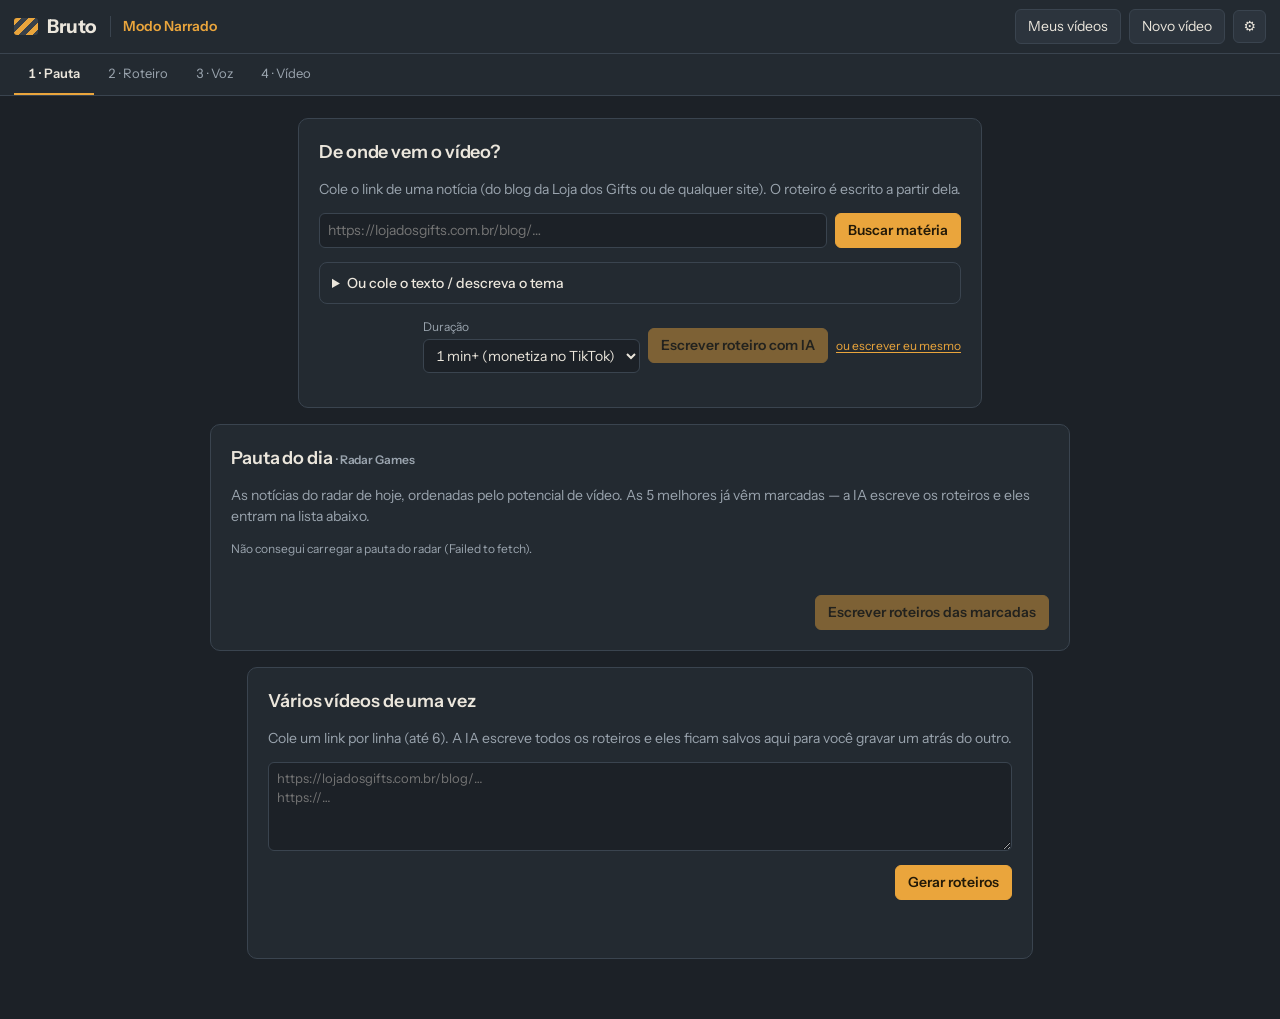
==== narrado.html @ 9b99d50d "Modo Narrado: 3 ganchos alternativos para escolher + conferência automática de imagem parada/tela pr" ====
<!doctype html>
<html lang="pt-BR">
<head>
  <meta charset="utf-8">
  <meta name="viewport" content="width=device-width, initial-scale=1">
  <title>Bruto — Modo Narrado</title>
  <link rel="icon" href="data:image/svg+xml,<svg xmlns='http://www.w3.org/2000/svg' viewBox='0 0 100 100'><text y='.9em' font-size='90'>🎙️</text></svg>">
  <link rel="preconnect" href="https://fonts.googleapis.com">
  <link rel="preconnect" href="https://fonts.gstatic.com" crossorigin>
  <link href="https://fonts.googleapis.com/css2?family=Instrument+Sans:wght@400;500;600;700&family=Anton&family=Montserrat:wght@900&display=swap" rel="stylesheet">
  <link rel="stylesheet" href="styles.css">
  <link rel="stylesheet" href="narrado.css">
</head>
<body class="nr">
  <header class="topbar">
    <a class="brand" href="/" title="Voltar ao editor do Bruto"><span class="mark" aria-hidden="true"></span>Bruto</a>
    <span class="mode-name">Modo Narrado</span>
    <nav class="actions">
      <details class="menu" id="menuVideos">
        <summary class="btn">Meus vídeos</summary>
        <div class="menu-pop" id="listaVideos"><p class="muted small">Carregando…</p></div>
      </details>
      <button id="btnNovo" class="btn">Novo vídeo</button>
      <button id="btnConfig" class="btn icon" title="Configurações" aria-label="Configurações">⚙</button>
    </nav>
  </header>

  <ol class="trilha" aria-label="Etapas">
    <li data-passo="pauta">1 · Pauta</li>
    <li data-passo="roteiro">2 · Roteiro</li>
    <li data-passo="voz">3 · Voz</li>
    <li data-passo="video">4 · Vídeo</li>
  </ol>

  <main class="nr-main">
    <!-- 1. Pauta -->
    <section class="passo" id="passo-pauta">
      <div class="cartao">
        <h2>De onde vem o vídeo?</h2>
        <p class="muted">Cole o link de uma notícia (do blog da Loja dos Gifts ou de qualquer site). O roteiro é escrito a partir dela.</p>
        <div class="row">
          <input id="urlMateria" type="text" placeholder="https://lojadosgifts.com.br/blog/…" inputmode="url">
          <button id="btnBuscar" class="btn primary">Buscar matéria</button>
        </div>
        <details class="box" id="boxTexto">
          <summary>Ou cole o texto / descreva o tema</summary>
          <div class="box-body">
            <textarea id="textoMateria" rows="8" placeholder="Cole aqui o texto da matéria ou escreva o tema do vídeo…"></textarea>
          </div>
        </details>
        <div id="previaMateria" class="previa" hidden></div>
        <div class="row fim">
          <label class="field curto"><span>Duração</span>
            <select id="duracao">
              <option value="70" selected>1 min+ (monetiza no TikTok)</option>
              <option value="90">~1 min 30</option>
              <option value="50">~50 s</option>
              <option value="35">~35 s</option>
            </select>
          </label>
          <button id="btnRoteiro" class="btn primary" disabled>Escrever roteiro com IA</button>
          <button id="btnRoteiroVazio" class="link">ou escrever eu mesmo</button>
        </div>
        <p id="statusRoteiro" class="muted small"></p>
      </div>

      <div class="cartao">
        <h2>Pauta do dia <span class="muted small">· Radar Games</span></h2>
        <p class="muted">As notícias do radar de hoje, ordenadas pelo potencial de vídeo. As 5 melhores já vêm marcadas — a IA escreve os roteiros e eles entram na lista abaixo.</p>
        <p id="statusPauta" class="muted small">Carregando a pauta…</p>
        <ul id="listaPauta" class="lista-lote lista-pauta"></ul>
        <div class="row fim">
          <button id="btnPauta" class="btn primary" disabled>Escrever roteiros das marcadas</button>
        </div>
      </div>

      <div class="cartao">
        <h2>Vários vídeos de uma vez</h2>
        <p class="muted">Cole um link por linha (até 6). A IA escreve todos os roteiros e eles ficam salvos aqui para você gravar um atrás do outro.</p>
        <textarea id="linksLote" rows="4" placeholder="https://lojadosgifts.com.br/blog/…&#10;https://…"></textarea>
        <div class="row fim">
          <button id="btnLote" class="btn primary">Gerar roteiros</button>
        </div>
        <p id="statusLote" class="muted small"></p>
        <ul id="listaLote" class="lista-lote"></ul>
      </div>
    </section>

    <!-- 2. Roteiro -->
    <section class="passo" id="passo-roteiro" hidden>
      <div class="cartao">
        <div class="cab">
          <div>
            <h2>Roteiro</h2>
            <p class="muted small">Cada bloco é um tópico: troca de assunto = transição no vídeo. Em <b>Jogo na tela</b>, escolha de qual jogo aparecem as imagens enquanto aquele trecho é falado.</p>
          </div>
          <div class="estimativa"><b id="estimativa">0 s</b><span class="muted small">estimado no vídeo final</span><span id="estimativaNota" class="small"></span></div>
        </div>
        <div class="row2">
          <label class="field"><span>Título</span><input id="titulo" type="text"></label>
          <label class="field"><span>Texto grande na tela nos 2 primeiros segundos (gancho)</span><input id="tituloTela" type="text" placeholder="Ex.: O FIM DO RAINBOW SIX MOBILE"></label>
        </div>
        <label class="field"><span>Jogos do vídeo (trailers e imagens oficiais: Steam, App Store ou YouTube) — um por linha</span>
          <textarea id="jogos" rows="3" placeholder="The Witcher 3: Wild Hunt"></textarea>
        </label>
        <label class="field"><span>Links de vídeo (opcional) — trailer no X/Twitter, Dailymotion, Vimeo, Reddit… um por linha. Vai para o jogo principal; para outro jogo, escreva <code>Nome do jogo: link</code></span>
          <textarea id="linksVideo" rows="2" placeholder="https://x.com/RockstarGames/status/…"></textarea>
        </label>
        <details class="box" id="boxBib">
          <summary>Biblioteca de vídeos por jogo <span id="bibResumo" class="muted small"></span></summary>
          <p class="muted small">Mande uma vez (vídeo, imagem ou link): entra sozinho em todo vídeo que falar daquele jogo, no lugar do material achado por busca.</p>
          <ul id="bibLista" class="lista-lote"></ul>
          <div class="row2">
            <label class="field"><span>Jogo</span><input id="bibJogo" list="bibJogos" placeholder="Grand Theft Auto VI"><datalist id="bibJogos"></datalist></label>
            <label class="field"><span>Link (opcional)</span><input id="bibLink" type="url" placeholder="https://x.com/…"></label>
          </div>
          <div class="row wrap">
            <label class="btn small"><input type="file" id="bibArquivo" accept="video/*,image/*" hidden>Enviar vídeo ou imagem…</label>
            <button id="btnBibLink" class="btn small" type="button">Salvar link</button>
            <span id="bibStatus" class="muted small"></span>
          </div>
        </details>
        <div class="box ganchos">
          <div class="row wrap">
            <b>Gancho</b><span class="muted small">os 2 primeiros segundos decidem se a pessoa fica — compare outras aberturas antes de gravar</span>
            <button id="btnGanchos" class="btn small" type="button">Sugerir 3 ganchos</button>
          </div>
          <ul id="listaGanchos" class="lista-lote"></ul>
        </div>
        <div id="cenas" class="cenas"></div>
        <div class="row">
          <button id="btnAddCena" class="btn small">+ Tópico</button>
          <button id="btnRefazerRoteiro" class="btn small">Reescrever com IA</button>
          <button id="btnCopiar" class="btn small">Copiar texto para ler</button>
        </div>
        <div class="row fim">
          <button class="btn" data-ir="pauta">Voltar</button>
          <button id="btnIrVoz" class="btn primary">Roteiro pronto → voz</button>
        </div>
      </div>
    </section>

    <!-- 3. Voz -->
    <section class="passo" id="passo-voz" hidden>
      <div class="cartao">
        <h2>Voz</h2>
        <div class="tabs vozes" role="tablist">
          <button class="mode-tab" data-voz="gravar" aria-pressed="true">Gravar aqui</button>
          <button class="mode-tab" data-voz="arquivo" aria-pressed="false">Enviar arquivo</button>
          <button class="mode-tab" data-voz="ia" aria-pressed="false">Voz de IA</button>
        </div>

        <div data-painel="gravar">
          <div class="tp-controles row wrap">
            <label class="chk"><input type="checkbox" id="tpAuto" checked><span>Rolagem automática enquanto você fala</span></label>
            <label class="field curto tp-vel"><span>Velocidade</span><input type="range" id="tpVel" min="1.6" max="3.6" step="0.1" value="2.6"></label>
            <label class="chk"><input type="checkbox" id="tpRecomeca" checked><span>Errou e parou no meio? Volta sozinho para o começo da frase</span></label>
          </div>
          <div class="tp-nav row">
            <button id="tpVolta" class="btn small" type="button">↑ Frase anterior</button>
            <button id="tpAvanca" class="btn small" type="button">Próxima frase ↓</button>
            <span class="muted small">Teclado: ↑ / ↓. Ou clique em qualquer palavra.</span>
          </div>
          <div class="teleprompter" id="teleprompter"></div>
          <ul class="dicas muted small">
            <li>Celular costuma captar melhor que headset. Fale um pouco acima do tom normal.</li>
            <li>Errou? Pausa e repete a frase inteira — o sistema fica com a última versão.</li>
            <li>Comece com 3 segundos de silêncio (ajuda a medir o ruído do ambiente).</li>
          </ul>
          <div class="gravador">
            <button id="btnGravar" class="rec" aria-label="Gravar"><span></span></button>
            <div class="grav-info">
              <b id="tempoGrav">0:00</b>
              <div class="medidor"><i id="nivel"></i></div>
              <span id="statusGrav" class="muted small">Pronto para gravar</span>
            </div>
          </div>
          <audio id="ouvirGrav" controls hidden></audio>
        </div>

        <div data-painel="arquivo" hidden>
          <label class="soltar" id="soltarAudio">
            <input type="file" id="arqAudio" accept="audio/*,.m4a,.mp3,.wav,.ogg,.webm,.aac" hidden>
            <span>Clique ou arraste o áudio (m4a, mp3, wav…)</span>
          </label>
          <audio id="ouvirArq" controls hidden></audio>
        </div>

        <div data-painel="ia" hidden>
          <label class="field curto"><span>Voz</span>
            <select id="vozIa">
              <option value="pt-BR-AntonioNeural">Antônio (masculina)</option>
              <option value="pt-BR-FranciscaNeural">Francisca (feminina)</option>
              <option value="pt-BR-ThalitaMultilingualNeural">Thalita (feminina)</option>
            </select>
          </label>
          <p class="muted small">A narração é gerada no servidor de render, já sincronizada com cenas e legenda.</p>
        </div>

        <div class="row fim">
          <button class="btn" data-ir="roteiro">Voltar</button>
          <button id="btnGerarProximo" class="btn" hidden>Gerar e gravar o próximo</button>
          <button id="btnGerar" class="btn primary">Gerar vídeo</button>
        </div>
        <p id="statusEnvio" class="muted small"></p>
      </div>
    </section>

    <!-- 4. Vídeo -->
    <section class="passo" id="passo-video" hidden>
      <div class="video-grid">
        <div class="tela-video">
          <div class="moldura">
            <video id="player" controls playsinline hidden></video>
            <canvas id="telaPrevia" width="360" height="640" hidden></canvas>
            <div id="aguarde" class="aguarde">
              <div class="spinner" aria-hidden="true"></div>
              <b id="etapa">Na fila…</b>
              <div class="bar"><i id="progresso"></i></div>
              <span class="muted small">Leva de 4 a 8 minutos. Pode fechar a página: o vídeo fica em “Meus vídeos”.</span>
            </div>
          </div>
          <div id="linhaTempo" class="linha-tempo" hidden></div>
          <div class="row wrap">
            <a id="btnBaixar" class="btn primary" hidden download>Baixar vídeo</a>
            <button id="btnPrevia" class="btn" hidden title="Ouça e veja os cortes, cenas e legendas com os seus ajustes, sem esperar o render">▶ Prévia rápida</button>
            <button id="btnAplicar" class="btn accent" disabled>Aplicar ajustes</button>
          </div>
          <p id="avisoPrevia" class="muted small" hidden>Prévia simplificada: cortes, ordem das cenas e legenda. Transições, efeitos e zoom aparecem só no vídeo final.</p>
          <p id="infoVideo" class="muted small"></p>
          <details class="box" id="boxPost" hidden>
            <summary>Legenda do post e hashtags</summary>
            <div class="box-body">
              <textarea id="textoPost" rows="5"></textarea>
              <div class="row">
                <button id="btnCopiarPost" class="btn small primary">Copiar</button>
                <button id="btnGerarPost" class="btn small">Gerar de novo com IA</button>
              </div>
            </div>
          </details>
        </div>

        <div class="ajustes" id="ajustes" hidden>
          <div class="tabs" role="tablist">
            <button class="mode-tab" data-aba="fala" aria-pressed="true">Fala e legenda</button>
            <button class="mode-tab" data-aba="cenas" aria-pressed="false">Cenas</button>
          </div>
          <div data-aba-painel="fala">
            <div class="tabs vista-fala" role="tablist">
              <button class="mode-tab" data-vista="fala" aria-pressed="true">Fala (cortes)</button>
              <button class="mode-tab" data-vista="legenda" aria-pressed="false">Legenda (texto)</button>
            </div>
            <p class="muted small" data-vista-painel="fala">Clique numa palavra para <b>corrigir o texto</b> da legenda ou <b>cortar</b> a fala. Riscado = cortado. Linha cinza = tomada descartada (clique para usar).</p>
            <div data-vista-painel="legenda" hidden>
              <p class="muted small">A legenda como aparece no vídeo, bloco a bloco. Edite o texto à vontade: corrigir legenda é um ajuste rápido (não refaz o vídeo).</p>
              <div id="blocosLegenda" class="blocos-legenda"></div>
            </div>
            <div id="avisoFalta" class="aviso" hidden></div>
            <div id="tomadas" class="tomadas" data-vista-painel="fala"></div>
            <label class="field curto"><span>Redução de ruído</span>
              <select id="ruido">
                <option value="auto">Automática</option>
                <option value="sim">Sempre ligada</option>
                <option value="nao">Desligada</option>
              </select>
            </label>
          </div>
          <div data-aba-painel="cenas" hidden>
            <details class="box" id="boxAparencia" open>
              <summary>Aparência e efeitos</summary>
              <div class="box-body" id="aparencia"></div>
            </details>
            <details class="box" id="boxProprias">
              <summary>Enviar imagem ou clipe seu</summary>
              <div class="box-body">
                <p class="muted small">Print de tweet, foto da notícia, gameplay seu… Entra como 1ª imagem do tópico escolhido no próximo “Aplicar ajustes”. Prints aparecem inteiros, sem cortar as laterais.</p>
                <div class="row wrap">
                  <label class="field curto"><span>Tópico</span><select id="propriaCena"></select></label>
                  <label class="btn" for="arqPropria">Escolher arquivo</label>
                  <input type="file" id="arqPropria" accept="image/*,video/*" hidden>
                </div>
                <p id="statusPropria" class="muted small"></p>
                <ul id="listaProprias" class="lista-proprias"></ul>
              </div>
            </details>
            <p class="muted small">Imagens de cada tópico, na ordem em que aparecem. Clique numa para trocar; arraste para reordenar.</p>
            <div id="listaCenas" class="lista-cenas"></div>
          </div>
        </div>
      </div>
    </section>
  </main>

  <dialog id="dlgTroca">
    <form method="dialog" class="dlg-head">
      <h2>Trocar imagem</h2>
      <button class="btn icon" aria-label="Fechar">✕</button>
    </form>
    <div class="dlg-body">
      <div class="row wrap" id="filtroJogos"></div>
      <div id="gradeMidias" class="grade-midias"></div>
      <div class="row">
        <button id="btnRemoverMidia" class="btn small danger">Remover desta cena</button>
      </div>
    </div>
  </dialog>

  <dialog id="dlgConfig">
    <form method="dialog" class="dlg-head">
      <h2>Configurações</h2>
      <button class="btn icon" aria-label="Fechar">✕</button>
    </form>
    <div class="dlg-body">
      <label class="field"><span>Chave do Gemini (grátis em aistudio.google.com/apikey) — a mesma do editor do Bruto, salva só neste navegador</span>
        <input id="cfgGemini" type="text" autocomplete="off" spellcheck="false">
      </label>
      <label class="field"><span>Senha do Modo Narrado (definida no Vercel em NARRADO_SENHA)</span>
        <input id="cfgSenha" type="text" autocomplete="off" spellcheck="false">
      </label>
      <div class="row"><button id="btnSalvarCfg" class="btn primary">Salvar</button></div>
    </div>
  </dialog>

  <div id="toasts" aria-live="polite"></div>
  <aside id="fila" class="fila" hidden aria-live="polite"></aside>
  <script src="narrado.js"></script>
</body>
</html>
---- styles.css ----
:root {
  --bg: #1c2127;
  --panel: #232a31;
  --panel-2: #2c343d;
  --line: #3a444f;
  --text: #ebe6dc;
  --muted: #9aa4ae;
  --accent: #eaa53c;
  --accent-ink: #231a08;
  --in: #5bb8a6;
  --warn: #e3705e;
  --radius: 6px;
  color-scheme: dark;
}

* { box-sizing: border-box; }
html, body { height: 100%; }
body {
  margin: 0;
  display: grid;
  grid-template-rows: 54px minmax(0, 1fr) 214px;
  background: var(--bg);
  color: var(--text);
  font: 14px/1.45 "Instrument Sans", system-ui, -apple-system, "Segoe UI", sans-serif;
  font-variant-numeric: tabular-nums;
}
h2, h3 { margin: 0; font-weight: 600; letter-spacing: -0.005em; }
h2 { font-size: 15px; }
h3 { font-size: 14px; }
p { margin: 0; }
.muted { color: var(--muted); }
.small { font-size: 12px; }
.row { display: flex; gap: 8px; align-items: center; }
.row.wrap { flex-wrap: wrap; }
[hidden] { display: none !important; }

/* Botões */
.btn, .menu-pop button {
  font: inherit;
  color: var(--text);
  background: var(--panel-2);
  border: 1px solid var(--line);
  border-radius: var(--radius);
  padding: 6px 12px;
  cursor: pointer;
  white-space: nowrap;
}
.btn:hover { border-color: #56636f; }
a.btn { text-decoration: none; display: inline-block; }
.btn.small { padding: 4px 9px; font-size: 12px; }
.btn.icon { padding: 5px 9px; }
.btn.primary { background: var(--accent); color: var(--accent-ink); border-color: var(--accent); font-weight: 600; }
.btn.primary:hover { filter: brightness(1.06); }
.btn.accent { border-color: var(--accent); color: var(--accent); }
.btn.danger { color: var(--warn); }
.btn:disabled { opacity: .45; cursor: default; }
.link { font: inherit; font-size: 12px; background: none; border: 0; padding: 0; color: var(--accent); cursor: pointer; text-decoration: underline; text-underline-offset: 2px; }
.link.warn { color: var(--warn); }
:focus-visible { outline: 2px solid var(--accent); outline-offset: 2px; }

input[type="text"], input[type="number"], input:not([type]), select, textarea {
  font: inherit;
  color: var(--text);
  background: var(--bg);
  border: 1px solid var(--line);
  border-radius: var(--radius);
  padding: 6px 8px;
  width: 100%;
}
textarea { resize: vertical; font-size: 13px; }
input[type="range"] { accent-color: var(--accent); width: 100%; }
input[type="checkbox"] { accent-color: var(--accent); }
.field { display: flex; flex-direction: column; gap: 4px; }
.field > span { font-size: 12px; color: var(--muted); }
.check { display: flex; gap: 8px; align-items: center; font-size: 13px; }

/* Topo */
.topbar {
  display: flex; align-items: center; gap: 14px;
  padding: 0 14px;
  background: var(--panel);
  border-bottom: 1px solid var(--line);
}
.brand { display: flex; align-items: center; gap: 9px; font-weight: 700; font-size: 19px; letter-spacing: -0.02em; }
.mark {
  width: 24px; height: 17px; border-radius: 3px;
  background: repeating-linear-gradient(135deg, var(--accent) 0 5px, #39414a 5px 10px);
}
.proj-name { max-width: 260px; background: transparent !important; border-color: transparent !important; font-weight: 500; }
.proj-name:hover, .proj-name:focus { border-color: var(--line) !important; }
.actions { margin-left: auto; display: flex; gap: 8px; align-items: center; }
.menu { position: relative; }
.menu summary { list-style: none; }
.menu summary::-webkit-details-marker { display: none; }
.menu-pop {
  position: absolute; right: 0; top: calc(100% + 6px); z-index: 20;
  display: flex; flex-direction: column; gap: 4px; padding: 6px;
  background: var(--panel); border: 1px solid var(--line); border-radius: 8px;
  min-width: 220px; box-shadow: 0 10px 30px rgba(0,0,0,.4);
}
.menu-pop button { text-align: left; border-color: transparent; background: transparent; }
.menu-pop button:hover { background: var(--panel-2); }

/* Área de trabalho */
.workspace { display: grid; grid-template-columns: 320px minmax(0, 1fr) 280px; min-height: 0; }
.panel-head { display: flex; align-items: baseline; justify-content: space-between; padding: 12px 14px 8px; }

.bin { border-right: 1px solid var(--line); overflow-y: auto; min-height: 0; }
.bin-tools { padding: 0 14px 12px; display: flex; flex-direction: column; gap: 8px; border-bottom: 1px solid var(--line); }
#binList { padding: 8px 0 20px; }
.empty { padding: 18px 14px; display: flex; flex-direction: column; gap: 8px; }
.src { padding: 6px 0 10px; }
.src-head { padding: 6px 14px; cursor: pointer; display: grid; grid-template-columns: 1fr auto; gap: 2px 8px; border-left: 3px solid transparent; }
.src-head:hover { background: var(--panel); }
.src-head.active { border-left-color: var(--accent); background: var(--panel); }
.src-name { font-weight: 600; font-size: 13px; overflow: hidden; text-overflow: ellipsis; white-space: nowrap; }
.src-meta { font-size: 12px; color: var(--muted); grid-column: 1; }
.src-status { grid-row: 1 / span 2; grid-column: 2; align-self: center; font-size: 12px; }
.src-status .warn { color: var(--warn); }
.scene-grid { display: grid; grid-template-columns: 1fr 1fr; gap: 8px; padding: 8px 14px 0; }
.scene { cursor: pointer; border-radius: 4px; }
.scene .thumb {
  position: relative; aspect-ratio: 16 / 9; border-radius: 4px;
  background: #0d1013 center / cover no-repeat;
  outline: 1px solid var(--line);
}
.scene:hover .thumb { outline-color: var(--muted); }
.scene.used .thumb { outline: 2px solid var(--accent); }
.scene .add {
  position: absolute; right: 4px; bottom: 4px;
  width: 24px; height: 24px; border-radius: 50%;
  border: 0; background: var(--accent); color: var(--accent-ink);
  font-weight: 700; font-size: 16px; line-height: 1; cursor: pointer;
  opacity: 0; transition: opacity .12s;
}
.scene:hover .add, .scene .add:focus-visible { opacity: 1; }
.scene-info { display: flex; justify-content: space-between; gap: 4px; font-size: 11px; margin-top: 4px; color: var(--muted); }
.scene-info b { color: var(--text); font-weight: 600; }
.flags { display: flex; flex-wrap: wrap; gap: 3px; margin-top: 3px; }
.flag { font-size: 10px; padding: 1px 5px; border-radius: 3px; color: var(--warn); background: rgba(227,112,94,.12); }

/* Player */
.viewer { display: flex; flex-direction: column; gap: 8px; padding: 10px 16px 12px; min-width: 0; min-height: 0; }
.viewer-head { display: flex; align-items: center; gap: 12px; }
.tabs { display: inline-flex; background: var(--panel); border: 1px solid var(--line); border-radius: 7px; padding: 2px; }
.mode-tab { font: inherit; font-size: 13px; color: var(--muted); background: none; border: 0; border-radius: 5px; padding: 4px 12px; cursor: pointer; }
.mode-tab[aria-pressed="true"] { background: var(--panel-2); color: var(--text); }
.stage-wrap { flex: 1; min-height: 0; container-type: size; display: grid; place-items: center; }
.stage {
  --ar: 1.7778;
  position: relative;
  width: min(100cqw, calc(100cqh * var(--ar)));
  aspect-ratio: var(--ar);
  background: #000; border-radius: 4px; overflow: hidden;
}
.stage video { width: 100%; height: 100%; display: block; object-fit: contain; }
.stage-empty { position: absolute; inset: 0; display: grid; place-items: center; color: var(--muted); }
.transport { display: flex; align-items: center; gap: 14px; }
.play {
  width: 38px; height: 38px; border-radius: 50%;
  border: 0; background: var(--text); color: var(--bg);
  font-size: 15px; cursor: pointer; flex: none;
}
.time { font-size: 15px; font-weight: 500; min-width: 150px; }
#markControls { margin-left: auto; }
#scrub {
  position: relative; height: 38px; border-radius: 4px;
  background: var(--panel); cursor: pointer; overflow: hidden; user-select: none; touch-action: none;
}
.seg { position: absolute; top: 0; height: 26px; border-right: 1px solid var(--bg); background: rgba(255,255,255,.035); overflow: hidden; }
.seg:nth-child(even) { background: rgba(255,255,255,.08); }
.seg span { font-size: 10px; color: var(--muted); padding: 3px 0 0 4px; display: block; white-space: nowrap; }
.seg.flagged { box-shadow: inset 0 -2px 0 var(--warn); }
.used-bar { position: absolute; bottom: 4px; height: 5px; background: var(--accent); border-radius: 2px; opacity: .85; }
.range { position: absolute; top: 0; bottom: 0; background: rgba(91,184,166,.2); border-left: 2px solid var(--in); border-right: 2px solid var(--in); pointer-events: none; }
.playhead { position: absolute; top: 0; bottom: 0; width: 2px; margin-left: -1px; background: var(--accent); pointer-events: none; }

/* Inspetor */
.inspector { border-left: 1px solid var(--line); padding: 12px 14px; overflow-y: auto; display: flex; flex-direction: column; gap: 12px; min-height: 0; }
.inspector .field .row input { flex: 1; }
.btn-grid { display: grid; grid-template-columns: 1fr 1fr; gap: 6px; }
.note { background: var(--panel); border-left: 3px solid var(--in); padding: 8px 10px; border-radius: 4px; font-size: 13px; }
.note span { font-size: 11px; color: var(--in); display: block; margin-bottom: 2px; }
.shortcuts { display: grid; grid-template-columns: auto 1fr; gap: 4px 10px; font-size: 12px; color: var(--muted); }
kbd { font: inherit; font-size: 11px; color: var(--text); background: var(--panel-2); border: 1px solid var(--line); border-bottom-width: 2px; border-radius: 4px; padding: 0 6px; text-align: center; }

/* Timeline */
.timeline { display: flex; flex-direction: column; min-height: 0; background: var(--panel); border-top: 1px solid var(--line); }
.tl-head { display: flex; align-items: center; gap: 14px; padding: 9px 16px 0; }
.zoom { margin-left: auto; display: flex; align-items: center; gap: 8px; font-size: 12px; color: var(--muted); }
.zoom input { width: 120px; }
#track { position: relative; flex: 1; display: flex; gap: 3px; padding: 10px 16px 14px; overflow-x: auto; overflow-y: hidden; }
.empty-track { color: var(--muted); align-self: center; max-width: 640px; }
.clip {
  flex: none; display: flex; flex-direction: column;
  background: var(--panel-2); border: 2px solid transparent; border-radius: 5px;
  overflow: hidden; cursor: grab;
}
.clip.selected { border-color: var(--accent); }
.clip.dragging { opacity: .4; }
.clip.drop-before { box-shadow: -4px 0 0 var(--in); }
.clip.drop-after { box-shadow: 4px 0 0 var(--in); }
.clip-thumb { flex: 1; background: #0d1013 center / cover no-repeat; min-height: 0; }
.clip-body { padding: 4px 7px 5px; }
.clip-label { font-size: 12px; font-weight: 600; white-space: nowrap; overflow: hidden; text-overflow: ellipsis; }
.clip-meta { display: flex; gap: 5px; align-items: center; font-size: 11px; color: var(--muted); }
.badge { font-size: 10px; padding: 0 4px; border-radius: 3px; background: var(--bg); color: var(--text); }
.tl-playhead { position: absolute; top: 6px; bottom: 10px; width: 2px; background: var(--accent); pointer-events: none; display: none; }

/* Diálogos */
dialog {
  width: min(760px, 94vw); max-height: 90vh;
  padding: 0; color: var(--text);
  background: var(--panel); border: 1px solid var(--line); border-radius: 10px;
}
dialog::backdrop { background: rgba(8, 10, 12, .65); }
.dlg-head { display: flex; justify-content: space-between; align-items: center; padding: 14px 18px; border-bottom: 1px solid var(--line); }
.dlg-head h2 { font-size: 17px; }
.dlg-body { padding: 16px 18px 20px; display: flex; flex-direction: column; gap: 16px; }
.grid2 { display: grid; grid-template-columns: 1fr 1fr; gap: 10px; }
.grid3 { display: grid; grid-template-columns: repeat(3, 1fr); gap: 10px; }
.steps { margin: 0; padding-left: 22px; display: flex; flex-direction: column; gap: 18px; }
.steps li { display: flex; flex-direction: column; gap: 8px; }
.steps li::marker { color: var(--accent); font-weight: 700; }
.prompt-preview summary { cursor: pointer; font-size: 12px; color: var(--muted); }
.prompt-preview textarea { margin-top: 6px; }
.exp-block { display: flex; flex-direction: column; gap: 8px; padding-top: 14px; border-top: 1px solid var(--line); }
.bar { height: 8px; background: var(--bg); border-radius: 4px; overflow: hidden; }
.bar i { display: block; height: 100%; width: 0; background: var(--accent); transition: width .2s; }
#expStatus { font-size: 13px; margin-top: 6px; }
#expLog { margin: 6px 0 0; max-height: 110px; overflow: auto; font-size: 11px; line-height: 1.35; color: var(--muted); background: var(--bg); padding: 6px 8px; border-radius: 4px; white-space: pre-wrap; word-break: break-all; }
.result { display: flex; gap: 10px; align-items: center; flex-wrap: wrap; background: rgba(91,184,166,.12); border: 1px solid rgba(91,184,166,.4); padding: 10px 12px; border-radius: 6px; }
.result.error { background: rgba(227,112,94,.1); border-color: rgba(227,112,94,.45); white-space: pre-wrap; font-size: 13px; }

.box { border: 1px solid var(--line); border-radius: 8px; }
.box > summary { cursor: pointer; padding: 10px 12px; font-weight: 500; }
.box-body { padding: 0 12px 12px; display: flex; flex-direction: column; gap: 10px; }
.box a { color: var(--accent); }
.btn.busy { opacity: .6; pointer-events: none; }

/* Avisos e arrastar */
#toasts { position: fixed; right: 16px; bottom: 16px; display: flex; flex-direction: column; gap: 8px; z-index: 50; max-width: 380px; }
.toast { background: var(--panel-2); border: 1px solid var(--line); border-left: 3px solid var(--in); padding: 9px 12px; border-radius: 6px; font-size: 13px; box-shadow: 0 8px 24px rgba(0,0,0,.35); }
.toast.warn { border-left-color: var(--warn); }
#dropOverlay { position: fixed; inset: 0; z-index: 60; display: grid; place-items: center; background: rgba(20,24,28,.82); }
#dropOverlay div { border: 2px dashed var(--accent); border-radius: 14px; padding: 48px 64px; font-size: 18px; font-weight: 600; }

@media (max-width: 1150px) {
  .workspace { grid-template-columns: 270px minmax(0, 1fr) 240px; }
  .scene-grid { grid-template-columns: 1fr; }
}
@media (max-width: 860px) {
  body { grid-template-rows: auto auto 214px; height: auto; }
  .topbar { flex-wrap: wrap; padding: 8px 12px; }
  .actions { margin-left: 0; flex-wrap: wrap; }
  .workspace { grid-template-columns: 1fr; }
  .bin { max-height: 320px; border-right: 0; border-bottom: 1px solid var(--line); }
  .stage-wrap { height: 50vh; flex: none; }
  .inspector { border-left: 0; border-top: 1px solid var(--line); }
  .grid3 { grid-template-columns: 1fr 1fr; }
}
@media (prefers-reduced-motion: reduce) {
  * { transition: none !important; }
}
---- narrado.css ----
/* Modo Narrado — usa os tokens e componentes de styles.css */
body.nr { display: block; height: auto; min-height: 100%; }
.nr .topbar { height: 54px; position: sticky; top: 0; z-index: 10; }
.nr .brand { color: var(--text); text-decoration: none; }
.mode-name { font-weight: 600; color: var(--accent); padding-left: 12px; border-left: 1px solid var(--line); }
#listaVideos { max-height: 60vh; overflow: auto; min-width: 300px; }
#listaVideos button { display: flex; flex-direction: column; gap: 1px; }
#listaVideos small { color: var(--muted); }

.trilha { list-style: none; display: flex; gap: 0; margin: 0; padding: 0 14px; border-bottom: 1px solid var(--line); background: var(--panel); overflow-x: auto; }
.trilha li { padding: 10px 14px; font-size: 13px; color: var(--muted); border-bottom: 2px solid transparent; white-space: nowrap; }
.trilha li.ativo { color: var(--text); border-bottom-color: var(--accent); font-weight: 600; }
.trilha li.feito { color: var(--in); }

.nr-main { max-width: 1180px; margin: 0 auto; padding: 22px 16px 60px; }
.cartao { background: var(--panel); border: 1px solid var(--line); border-radius: 10px; padding: 20px; display: flex; flex-direction: column; gap: 14px; max-width: 860px; margin: 0 auto; }
.cartao h2 { font-size: 18px; }
.cab { display: flex; justify-content: space-between; gap: 16px; align-items: flex-start; }
.estimativa { display: flex; flex-direction: column; align-items: flex-end; }
.estimativa b { font-size: 22px; color: var(--accent); }
.row.fim { justify-content: flex-end; flex-wrap: wrap; }
.field.curto { max-width: 220px; }
.previa { display: grid; grid-template-columns: 120px 1fr; gap: 12px; align-items: start; background: var(--bg); border: 1px solid var(--line); border-radius: 8px; padding: 10px; }
.previa img { width: 120px; aspect-ratio: 16/9; object-fit: cover; border-radius: 4px; }
.previa b { display: block; margin-bottom: 4px; }

/* roteiro */
.cenas { display: flex; flex-direction: column; gap: 10px; counter-reset: cena; }
.cena { display: grid; grid-template-columns: 28px 1fr; gap: 10px; background: var(--bg); border: 1px solid var(--line); border-radius: 8px; padding: 10px; }
.cena::before { counter-increment: cena; content: counter(cena); font-weight: 700; color: var(--accent); text-align: center; padding-top: 6px; }
.cena .campos { display: flex; flex-direction: column; gap: 8px; }
.cena textarea { min-height: 54px; font-size: 14px; }
.cena .linha2 { display: grid; grid-template-columns: 1fr 190px 170px 64px auto; gap: 8px; align-items: end; }
.emoji-in { text-align: center; font-size: 18px; }
.row2 { display: grid; grid-template-columns: 1fr 1fr; gap: 10px; }
.cena .acoes { display: flex; gap: 4px; }

/* voz */
.vozes { align-self: flex-start; }
.teleprompter { position: relative; background: var(--bg); border: 1px solid var(--line); border-radius: 8px; padding: 14px 16px; font-size: 21px; line-height: 1.6; max-height: 320px; overflow-y: auto; }
.tp-frase { transition: color .2s; color: var(--muted); }
.tp-frase.atual { color: var(--text); }
.tp-w { cursor: pointer; border-radius: 3px; }
.tp-w.lida { opacity: .55; }
.tp-w.agora { background: color-mix(in srgb, var(--accent) 35%, transparent); opacity: 1; }
.tp-controles { align-items: end; gap: 14px; margin-bottom: 8px; }
.tp-vel input { width: 140px; }
.teleprompter p { margin: 0 0 10px; }
.dicas { margin: 0; padding-left: 18px; display: flex; flex-direction: column; gap: 2px; }
.gravador { display: flex; align-items: center; gap: 16px; }
.rec { width: 64px; height: 64px; border-radius: 50%; border: 3px solid var(--warn); background: transparent; display: grid; place-items: center; cursor: pointer; }
.rec span { width: 26px; height: 26px; border-radius: 50%; background: var(--warn); transition: all .15s; }
.rec.on span { border-radius: 4px; width: 22px; height: 22px; }
.rec.on { animation: pulso 1.4s infinite; }
@keyframes pulso { 50% { box-shadow: 0 0 0 8px rgba(227,112,94,.18); } }
.grav-info { display: flex; flex-direction: column; gap: 6px; flex: 1; }
.grav-info b { font-size: 22px; }
.medidor { height: 6px; background: var(--bg); border-radius: 3px; overflow: hidden; max-width: 320px; }
.medidor i { display: block; height: 100%; width: 0; background: var(--in); transition: width .06s; }
.soltar { display: grid; place-items: center; border: 2px dashed var(--line); border-radius: 10px; padding: 34px; cursor: pointer; color: var(--muted); }
.soltar:hover, .soltar.sobre { border-color: var(--accent); color: var(--text); }
audio { width: 100%; }

/* vídeo e ajustes */
.video-grid { display: grid; grid-template-columns: 380px minmax(0, 1fr); gap: 22px; align-items: start; }
.tela-video { display: flex; flex-direction: column; gap: 10px; position: sticky; top: 112px; }
.moldura { aspect-ratio: 9 / 16; background: #0d1013; border: 1px solid var(--line); border-radius: 12px; overflow: hidden; display: grid; }
.moldura video, .moldura canvas { width: 100%; height: 100%; object-fit: contain; background: #000; grid-area: 1 / 1; }
.aguarde { display: flex; flex-direction: column; gap: 12px; align-items: center; justify-content: center; padding: 24px; text-align: center; }
.aguarde .bar { width: 100%; }
.aguarde.erro b { color: var(--warn); }
.spinner { width: 34px; height: 34px; border-radius: 50%; border: 3px solid var(--line); border-top-color: var(--accent); animation: gira .9s linear infinite; }
.aguarde.erro .spinner { display: none; }
@keyframes gira { to { transform: rotate(360deg); } }
.ajustes { background: var(--panel); border: 1px solid var(--line); border-radius: 10px; padding: 16px; display: flex; flex-direction: column; gap: 12px; min-width: 0; }
.ajustes .tabs { align-self: flex-start; }
.ajustes [data-aba-painel] { display: flex; flex-direction: column; gap: 10px; }
.aviso { background: rgba(234,165,60,.1); border: 1px solid rgba(234,165,60,.45); padding: 8px 10px; border-radius: 6px; font-size: 13px; }

.tomadas { display: flex; flex-direction: column; gap: 4px; }
.cena-titulo { margin-top: 10px; font-size: 12px; font-weight: 600; color: var(--accent); text-transform: uppercase; letter-spacing: .04em; }
.tomada { display: flex; flex-wrap: wrap; gap: 2px 4px; padding: 6px 8px; border-radius: 6px; background: var(--bg); border-left: 3px solid var(--in); font-size: 15px; line-height: 1.6; }
.tomada.fora { border-left-color: var(--line); opacity: .55; cursor: pointer; }
.tomada.fora:hover { opacity: .85; }
.tomada .t { color: var(--muted); font-size: 11px; margin-right: 4px; align-self: center; font-variant-numeric: tabular-nums; }
.w { cursor: pointer; border-radius: 3px; padding: 0 2px; }
.w:hover { background: var(--panel-2); }
.w.cortada { text-decoration: line-through; color: var(--muted); }
.w.editada { color: var(--accent); }
.w input { width: auto; padding: 0 4px; font-size: 14px; }

.lista-cenas { display: flex; flex-direction: column; gap: 14px; }
.lc-cena b { font-size: 13px; }
.lc-cena p { font-size: 12px; color: var(--muted); margin: 2px 0 6px; overflow: hidden; text-overflow: ellipsis; white-space: nowrap; }
.entrada-lbl { display: flex; align-items: center; gap: 6px; font-size: 12px; color: var(--muted); margin: 0 0 8px; }
.entrada-lbl select { width: auto; max-width: 100%; font-size: 12px; padding: 3px 6px; }
.tiras { display: flex; gap: 6px; flex-wrap: wrap; }
.mini { width: 54px; height: 96px; border-radius: 4px; outline: 1px solid var(--line); background-color: #0d1013; background-repeat: no-repeat; cursor: pointer; position: relative; border: 0; padding: 0; }
.mini:hover { outline-color: var(--accent); }
.mini.mais { display: grid; place-items: center; color: var(--muted); font-size: 20px; background: var(--bg); }
.mini .tipo { position: absolute; left: 3px; bottom: 3px; font-size: 9px; background: rgba(0,0,0,.65); padding: 0 3px; border-radius: 2px; color: #fff; }
.mini.arrastando { opacity: .4; }
.grade-midias { display: grid; grid-template-columns: repeat(auto-fill, minmax(72px, 1fr)); gap: 8px; max-height: 55vh; overflow: auto; }
.grade-midias .mini { width: 100%; height: auto; aspect-ratio: 9/16; }
.grade-midias .mini.usada::after { content: "✓"; position: absolute; right: 4px; top: 2px; color: var(--accent); font-weight: 700; }

@media (max-width: 900px) {
  .video-grid { grid-template-columns: 1fr; }
  .tela-video { position: static; max-width: 380px; margin: 0 auto; width: 100%; }
  .cena .linha2 { grid-template-columns: 1fr; }
  .row2 { grid-template-columns: 1fr; }
  .mode-name { display: none; }
}

/* aparência, transições e mídias próprias (aba Cenas) */
.grade-ap { display: grid; grid-template-columns: repeat(auto-fill, minmax(170px, 1fr)); gap: 10px; align-items: end; }
.grade-ap input[type=range] { width: 100%; }
.chk { display: inline-flex; align-items: center; gap: 6px; font-size: 13px; cursor: pointer; }
.chk input { width: auto; margin: 0; }
.linha-trans { display: flex; flex-wrap: wrap; gap: 4px 14px; align-items: center; }
.lista-proprias { margin: 6px 0 0; padding-left: 18px; font-size: 13px; }
#aparencia { display: grid; gap: 10px; }

/* roteiros em lote */
.lista-lote { list-style: none; margin: 10px 0 0; padding: 0; display: grid; gap: 8px; }
.lista-lote li { display: flex; justify-content: space-between; align-items: center; gap: 10px; flex-wrap: wrap;
  border: 1px solid var(--line); border-radius: 8px; padding: 8px 10px; }

/* prévia e linha do tempo */
#telaPrevia { width: 100%; height: 100%; display: block; background: #0d1013; }
.linha-tempo { position: relative; margin-top: 8px; }
.lt-faixa { display: flex; height: 46px; border-radius: 6px; overflow: hidden; border: 1px solid var(--line); }
.lt-cena { position: relative; border: 0; border-right: 2px solid var(--bg); padding: 0; min-width: 6px; cursor: pointer;
  background-color: #0d1013; background-repeat: no-repeat; }
.lt-cena:last-child { border-right: 0; }
.lt-cena span { position: absolute; left: 3px; top: 2px; font-size: 10px; font-weight: 700; color: #fff;
  background: rgba(0,0,0,.6); padding: 0 3px; border-radius: 2px; }
.lt-cena:hover { filter: brightness(1.25); }
.lt-cursor { position: absolute; top: -3px; bottom: -3px; left: 0; width: 2px; background: var(--accent); pointer-events: none;
  box-shadow: 0 0 0 1px rgba(0,0,0,.4); }
#boxPost { margin-top: 10px; }
#textoPost { width: 100%; }
#passo-pauta:not([hidden]) { display: grid; gap: 16px; }
.fotos-materia { display: flex; gap: 6px; flex-wrap: wrap; align-items: center; margin-top: 6px; }
.fotos-materia img { width: 64px; height: 40px; object-fit: cover; border-radius: 4px; border: 1px solid var(--line); }

/* edição de palavra e legenda em texto */
.pop-palavra { position: absolute; z-index: 50; background: var(--panel-2); border: 1px solid var(--line); border-radius: 8px;
  padding: 10px; display: grid; gap: 8px; width: min(340px, calc(100vw - 16px)); box-shadow: 0 8px 24px rgba(0,0,0,.45); }
.pop-palavra input { width: 100%; font-size: 16px; }
.pop-palavra .row { flex-wrap: wrap; gap: 6px; }
.vista-fala { margin-bottom: 6px; }
.blocos-legenda { display: grid; gap: 6px; max-height: 60vh; overflow: auto; padding-right: 4px; }
.bloco-leg { display: grid; grid-template-columns: 40px 1fr; gap: 8px; align-items: center; }
.bloco-leg .t { font-size: 11px; color: var(--muted); font-variant-numeric: tabular-nums; }
.bloco-leg input { text-transform: uppercase; font-weight: 600; }
.tomadas .w { cursor: pointer; }

/* fila de vídeos gerando (canto inferior) */
.fila { position: fixed; right: 16px; bottom: 16px; z-index: 40; width: min(340px, calc(100vw - 32px));
  background: var(--panel); border: 1px solid var(--line); border-radius: 10px; padding: 10px 12px;
  box-shadow: 0 10px 30px rgba(0, 0, 0, .35); max-height: 45vh; overflow: auto; }
.fila-topo { display: flex; justify-content: space-between; align-items: center; gap: 8px; margin-bottom: 6px; }
.fila ul { list-style: none; margin: 0; padding: 0; display: grid; gap: 6px; }
.fila-item { width: 100%; text-align: left; display: grid; gap: 2px; background: var(--panel-2); border: 1px solid var(--line);
  border-radius: 8px; padding: 7px 9px; color: inherit; font: inherit; cursor: pointer; }
.fila-item:disabled { cursor: default; }
.fila-tit { font-weight: 600; font-size: 13px; white-space: nowrap; overflow: hidden; text-overflow: ellipsis; }
.fila-barra { display: block; height: 3px; border-radius: 2px; background: var(--line); overflow: hidden; margin-top: 3px; }
.fila-barra > i { display: block; height: 100%; background: var(--in); transition: width .4s; }
.fila-erro .fila-barra > i { background: var(--warn); }
.fila-abre { background: none; border: 0; color: inherit; font: inherit; font-weight: 700; padding: 0; cursor: pointer; }
/* no celular a fila fica recolhida (só o título) para não cobrir o botão de gravar */
@media (max-width: 640px) { .fila { left: 16px; right: 16px; width: auto; bottom: 10px; } .fila:not(.aberta) ul { display: none; } .fila:not(.aberta) .fila-topo { margin: 0; } }
.estimativa b.curto { color: var(--warn); }
.estimativa b.curto ~ #estimativaNota { color: var(--warn); }
#estimativaNota { color: var(--in); }
.aviso-video { display: block; margin-top: 4px; color: var(--warn); }
.tp-nav { margin: 6px 0 8px; gap: 8px; align-items: center; flex-wrap: wrap; }
.lista-lote li.bib-usa { border-color: var(--in); }
#boxBib summary { cursor: pointer; font-weight: 600; }

.lista-pauta li { justify-content: flex-start; flex-wrap: nowrap; align-items: flex-start; cursor: pointer; }
.lista-pauta li input { margin-top: 3px; flex: none; }
.lista-pauta li .pauta-txt { display: grid; gap: 2px; min-width: 0; }
.lista-pauta li .pauta-txt b { overflow-wrap: anywhere; }
.lista-pauta li.feito { opacity: .55; }

.ganchos { padding: 10px 12px; margin: 6px 0 10px; }
.ganchos .row { align-items: center; gap: 10px; }
.ganchos li { align-items: flex-start; }
.ganchos li .g-txt { display: grid; gap: 4px; min-width: 0; flex: 1; }
.ganchos li .g-tit { font-weight: 800; letter-spacing: .02em; }
.ganchos li.atual { border-color: var(--in); }
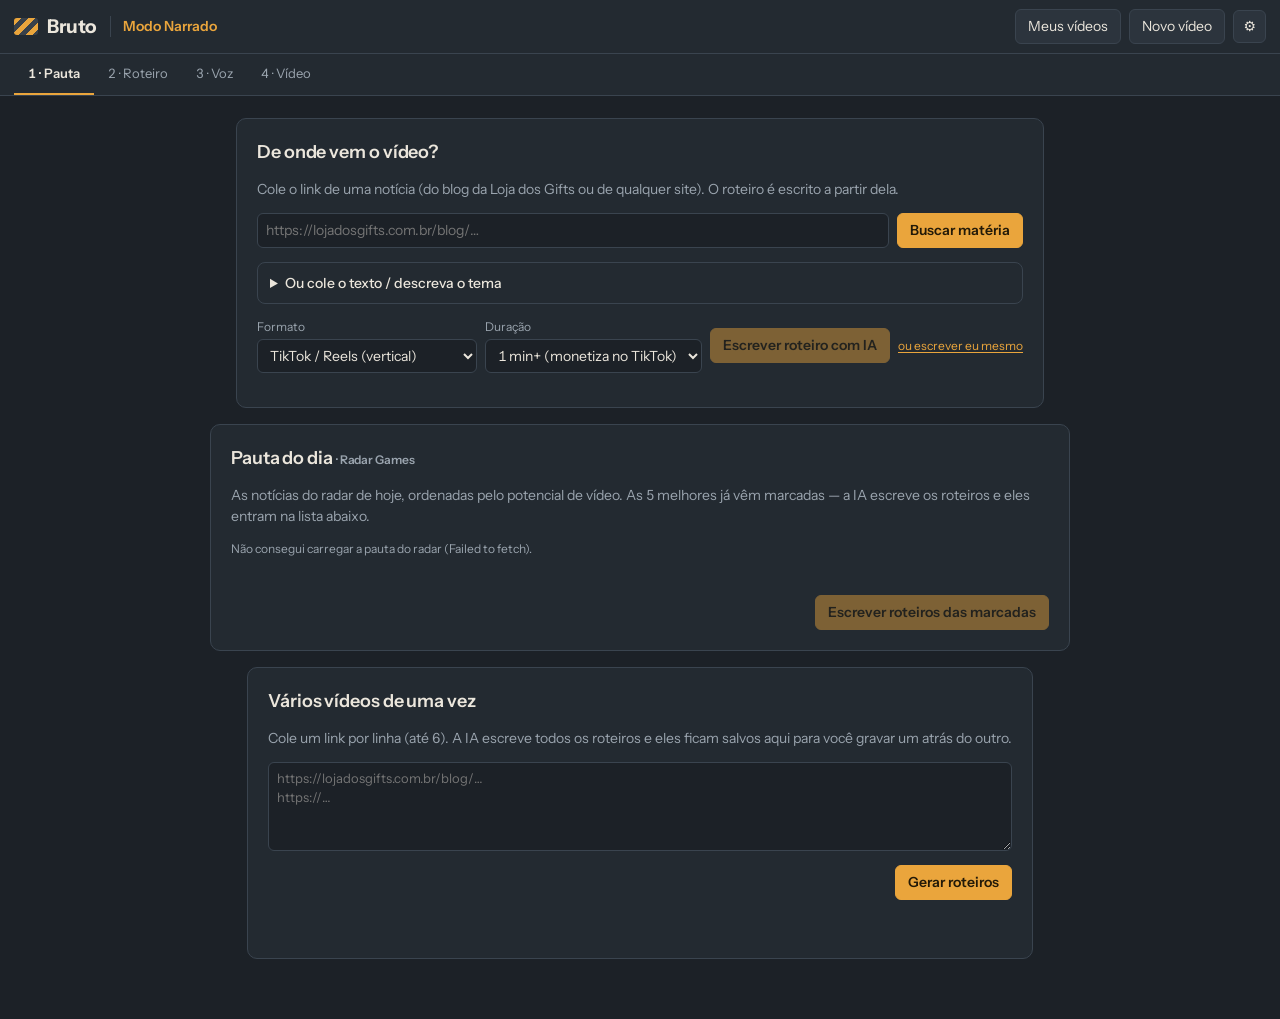
==== commit d3143b5d: "Modo Narrado: modo YouTube (Jogando Sem Plano) — roteiro longo por capítulos com pesquisa, capítulos" ====
--- a/narrado.html
+++ b/narrado.html
@@ -49,7 +49,28 @@
           </div>
         </details>
         <div id="previaMateria" class="previa" hidden></div>
-        <div class="row fim">
+        <div id="boxYoutube" class="box" hidden>
+          <p class="small"><b>Vídeo longo para o YouTube.</b> Funciona melhor com curiosidades, top listas, dicas e lançamentos. Pode ser só o tema (ex.: <i>"15 curiosidades de The Witcher 3"</i>) no campo de texto acima — a IA pesquisa na internet e monta capítulos.</p>
+          <label class="field"><span>Mais fontes (opcional) — links, um por linha</span>
+            <textarea id="fontesExtras" rows="3" placeholder="https://…"></textarea>
+          </label>
+          <label class="field curto"><span>Tipo de vídeo</span>
+            <select id="tipoYt">
+              <option value="auto" selected>A IA escolhe</option>
+              <option value="curiosidades">Curiosidades / história</option>
+              <option value="top">Top lista</option>
+              <option value="dicas">Dicas / guia</option>
+              <option value="lancamentos">Lançamentos</option>
+            </select>
+          </label>
+        </div>
+        <div class="row fim">
+          <label class="field curto"><span>Formato</span>
+            <select id="formato">
+              <option value="vertical" selected>TikTok / Reels (vertical)</option>
+              <option value="horizontal">YouTube · Jogando Sem Plano (horizontal)</option>
+            </select>
+          </label>
           <label class="field curto"><span>Duração</span>
             <select id="duracao">
               <option value="70" selected>1 min+ (monetiza no TikTok)</option>
--- a/narrado.css
+++ b/narrado.css
@@ -192,3 +192,8 @@
 .ganchos li .g-txt { display: grid; gap: 4px; min-width: 0; flex: 1; }
 .ganchos li .g-tit { font-weight: 800; letter-spacing: .02em; }
 .ganchos li.atual { border-color: var(--in); }
+
+/* vídeo horizontal (YouTube): moldura 16:9 ocupando a largura, ajustes embaixo */
+.video-grid.horizontal { grid-template-columns: minmax(0, 1fr); }
+.video-grid.horizontal .tela-video { position: static; }
+.video-grid.horizontal .moldura { aspect-ratio: 16 / 9; }
